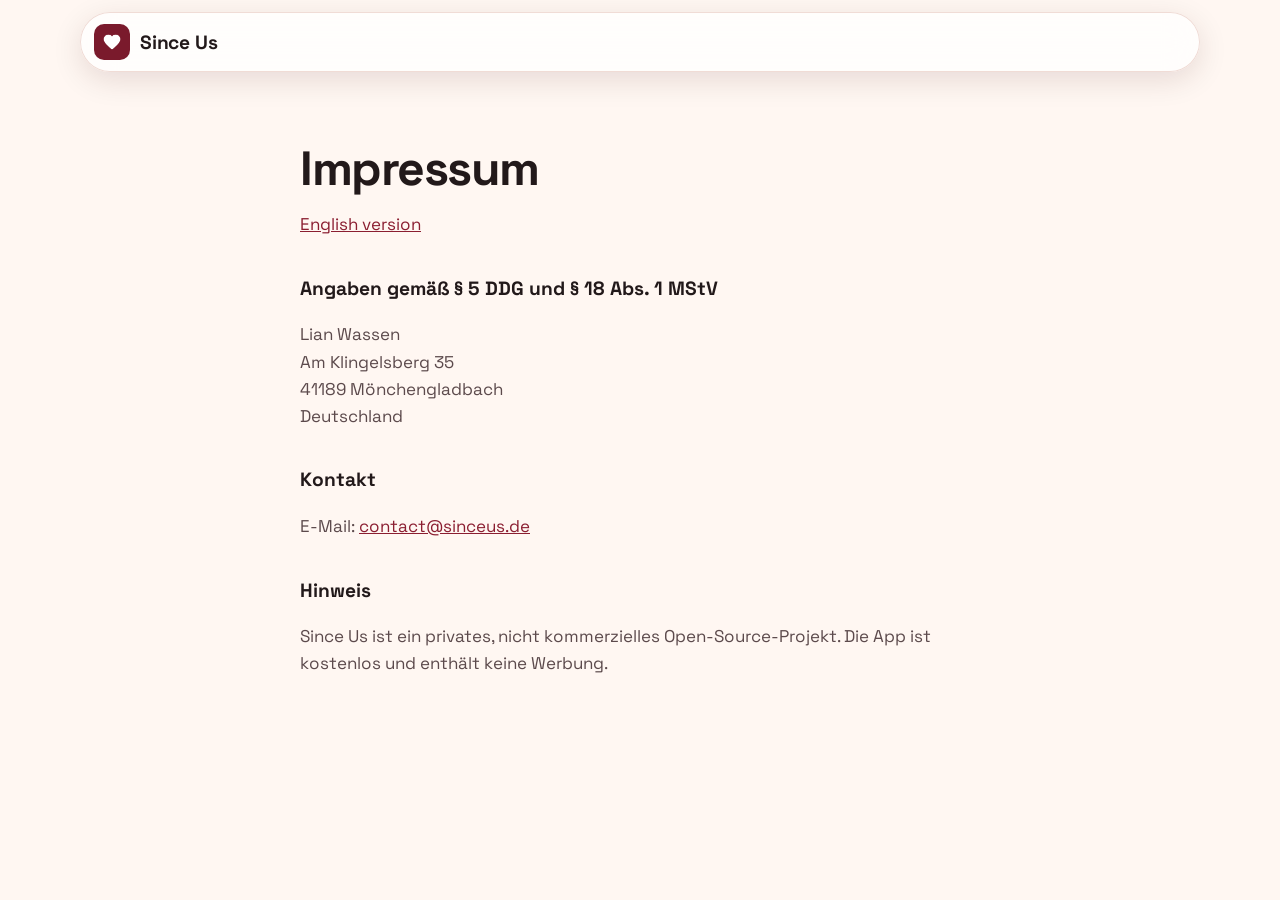
==== docs/impressum.html @ 58e44a3f "Website: moderneres, lebendigeres Design Heller, warmer Hero mit weichen Farbflächen, feinem Raster," ====
<!doctype html>
<html lang="de">
<head>
<meta charset="utf-8">
<script>if(location.hostname.endsWith("github.io"))location.replace("https://sinceus.de/"+location.pathname.replace(/^\/sinceus\/?/,"")+location.search+location.hash)</script>
<meta name="viewport" content="width=device-width, initial-scale=1">
<title>Impressum · Since Us</title>
<meta name="description" content="Impressum · Since Us">
<meta name="theme-color" content="#3a0712">
<meta property="og:title" content="Impressum · Since Us">
<meta property="og:description" content="Impressum · Since Us">
<meta property="og:url" content="https://sinceus.de/impressum.html">
<meta property="og:type" content="website">
<meta property="og:image" content="https://sinceus.de/img/og-de.jpg">
<link rel="canonical" href="https://sinceus.de/impressum.html">
<link rel="alternate" hreflang="en" href="https://sinceus.de/legal-notice.html">
<link rel="alternate" hreflang="de" href="https://sinceus.de/impressum.html">
<link rel="alternate" hreflang="x-default" href="https://sinceus.de/legal-notice.html">
<link rel="icon" href="img/icon.png">
<link rel="stylesheet" href="style.css">
</head>
<body class="doc-page">
<header class="nav">
  <div class="wrap"><a class="brand" href="index-de.html"><img src="img/icon.png" alt="">Since Us</a></div>
</header>
<div class="doc-top"></div>
<main class="doc">
<h1>Impressum</h1>
<p><a href="legal-notice.html">English version</a></p>

<h2>Angaben gemäß § 5 DDG und § 18 Abs. 1 MStV</h2>
<p>Lian Wassen<br>
Am Klingelsberg 35<br>
41189 Mönchengladbach<br>
Deutschland</p>

<h2>Kontakt</h2>
<p>E-Mail: <a href="mailto:contact@sinceus.de">contact@sinceus.de</a></p>

<h2>Hinweis</h2>
<p>Since Us ist ein privates, nicht kommerzielles Open-Source-Projekt. Die App ist kostenlos und enthält keine Werbung.</p>
</main>
</body>
</html>
---- docs/style.css ----
@font-face {
  font-family: "Space Grotesk";
  src: url("fonts/SpaceGrotesk.woff2") format("woff2");
  font-weight: 300 700;
  font-display: swap;
}
:root {
  --bg: #fff7f2;
  --surface: #ffffff;
  --surface-2: #fdeee8;
  --fg: #22191a;
  --muted: #5c4a4c;
  --line: #f0dcd6;
  --accent: #8b1e31;
  --accent-2: #d64c63;
  --accent-soft: #ffd9dc;
  --on-accent: #ffffff;
  --hero-1: #3a0712;
  --hero-2: #8b1e31;
  --hero-3: #d64c63;
  /* Warme Kachelfarben */
  --rose: #ffd6dd;
  --peach: #ffdcc7;
  --butter: #ffeab0;
  --lilac: #eadcff;
  --sage: #dcefd9;
  --sky: #d8e8ff;
  --blob-1: #ff9fb0;
  --blob-2: #ffc59e;
  --blob-3: #e7b5ff;
  --radius: 28px;
  --serif: "Space Grotesk", system-ui, -apple-system, "Segoe UI", Roboto, sans-serif;
  --sans: "Space Grotesk", system-ui, -apple-system, "Segoe UI", Roboto, sans-serif;
  --rainbow: linear-gradient(90deg, #e40303, #ff8c00, #ffed00, #008026, #004dff, #750787);
}
@media (prefers-color-scheme: dark) {
  :root {
    --bg: #150d0e;
    --surface: #221718;
    --surface-2: #2c1e20;
    --fg: #f3e3e4;
    --muted: #cdb6b8;
    --line: #3a2a2c;
    --accent: #ffb2b9;
    --accent-2: #ff8597;
    --accent-soft: #5d2a33;
    --on-accent: #3a0712;
    --rose: #3d2126;
    --peach: #3d2a21;
    --butter: #3a3220;
    --lilac: #2f2540;
    --sage: #22322a;
    --sky: #212c3d;
    --blob-1: #8b1e31;
    --blob-2: #7a3b1e;
    --blob-3: #57257a;
  }
}
* { box-sizing: border-box; }
html { scroll-behavior: smooth; }
body { margin: 0; background: var(--bg); color: var(--fg); font: 17px/1.6 var(--sans); -webkit-font-smoothing: antialiased; overflow-x: hidden; }
a { color: var(--accent); }
img { max-width: 100%; display: block; }
svg { fill: currentColor; }
.wrap { max-width: 1160px; margin: 0 auto; padding: 0 20px; }

/* Navigation: schwebende Leiste mit Glas-Effekt */
.nav { position: fixed; inset: 12px 0 auto; z-index: 20; pointer-events: none; }
.nav .wrap { pointer-events: auto; display: flex; align-items: center; gap: 12px; height: 60px; padding: 0 10px 0 14px;
  max-width: 1120px; border-radius: 999px; transition: background .3s ease, box-shadow .3s ease; }
.nav.scrolled .wrap, .doc-page .nav .wrap { background: color-mix(in srgb, var(--surface) 78%, transparent);
  backdrop-filter: blur(16px) saturate(1.4); -webkit-backdrop-filter: blur(16px) saturate(1.4);
  box-shadow: 0 8px 30px rgba(60, 10, 20, .12), inset 0 0 0 1px var(--line); }
.brand { display: flex; align-items: center; gap: 10px; color: var(--fg); text-decoration: none; font: 700 1.2rem var(--serif); letter-spacing: -.01em; }
.brand img { width: 36px; height: 36px; border-radius: 10px; }
.nav-links { margin-left: auto; display: flex; gap: 6px; align-items: center; }
.nav-links a { color: var(--fg); text-decoration: none; font-size: .95rem; font-weight: 500; padding: 8px 14px; border-radius: 999px; transition: background .2s ease; }
.nav-links a:hover { background: var(--accent-soft); }
.nav-links .lang { background: var(--fg); color: var(--bg); }
.nav-links .lang:hover { background: var(--accent); color: var(--on-accent); }

/* Hero */
.hero { position: relative; overflow: hidden; padding: 140px 0 96px; isolation: isolate; }
.blobs { position: absolute; inset: 0; z-index: -1; pointer-events: none; }
.blobs span { position: absolute; border-radius: 50%; filter: blur(70px); opacity: .75; animation: drift 18s ease-in-out infinite alternate; }
.blobs .b1 { width: 520px; height: 520px; background: var(--blob-1); top: -120px; right: -80px; }
.blobs .b2 { width: 440px; height: 440px; background: var(--blob-2); bottom: -160px; left: -120px; animation-duration: 22s; }
.blobs .b3 { width: 360px; height: 360px; background: var(--blob-3); top: 30%; left: 38%; animation-duration: 26s; opacity: .5; }
@keyframes drift {
  0% { transform: translate(0, 0) scale(1); }
  50% { transform: translate(40px, 30px) scale(1.08); }
  100% { transform: translate(-30px, 50px) scale(.95); }
}
.hero .wrap { display: grid; grid-template-columns: 1fr 1fr; gap: 40px; align-items: center; }
.eyebrow { display: inline-flex; flex-wrap: wrap; gap: 8px; margin: 0 0 22px; padding: 0; list-style: none; }
.eyebrow li { font-size: .85rem; font-weight: 600; padding: 6px 14px; border-radius: 999px;
  background: color-mix(in srgb, var(--surface) 70%, transparent); box-shadow: inset 0 0 0 1px var(--line); }
.hero h1 { font: 700 clamp(2.9rem, 7vw, 5.4rem)/.98 var(--serif); margin: 0 0 22px; letter-spacing: -.035em; }
.hero h1 em { font-style: normal; background: linear-gradient(100deg, var(--accent), var(--accent-2) 60%, #ff8a5c);
  -webkit-background-clip: text; background-clip: text; color: transparent; }
.hero p.lead { font-size: 1.18rem; color: var(--muted); max-width: 520px; margin: 0 0 30px; }
.cta { display: flex; flex-wrap: wrap; gap: 12px; align-items: center; }
.btn { display: inline-flex; align-items: center; gap: 10px; padding: 15px 26px; border-radius: 999px; font-weight: 600; text-decoration: none;
  transition: transform .2s cubic-bezier(.3, 1.6, .5, 1), box-shadow .2s ease, background .2s ease; }
.btn svg { width: 20px; height: 20px; fill: currentColor; }
.btn-light, .btn-accent { background: var(--accent); color: var(--on-accent); box-shadow: 0 10px 26px color-mix(in srgb, var(--accent) 35%, transparent); }
.btn-ghost { color: var(--fg); background: color-mix(in srgb, var(--surface) 60%, transparent); box-shadow: inset 0 0 0 1.5px var(--fg); }
.btn:hover { transform: translateY(-3px) scale(1.03); }
.btn:active { transform: scale(.97); }
.soon { margin-top: 18px; font-size: .92rem; color: var(--muted); }

/* Handys mit schwebenden Karten */
.phones { position: relative; height: 580px; }
.phone { position: absolute; width: 250px; border-radius: 38px; padding: 8px; background: #0e0708;
  box-shadow: 0 40px 70px rgba(60, 10, 20, .35), inset 0 0 0 1px rgba(255, 255, 255, .08); }
.phone img { border-radius: 30px; }
.phones .phone { transition: transform .2s linear; }
.phone.p1 { left: 50%; top: 0; margin-left: -125px; z-index: 2; }
.phone.p2 { left: 0; top: 80px; rotate: -9deg; }
.phone.p3 { right: 0; top: 80px; rotate: 9deg; }
.chip { position: absolute; z-index: 3; display: flex; align-items: center; gap: 10px; padding: 10px 16px 10px 10px; border-radius: 20px;
  background: var(--surface); color: var(--fg); font-size: .9rem; line-height: 1.25; box-shadow: 0 18px 40px rgba(60, 10, 20, .2), inset 0 0 0 1px var(--line);
  animation: bob 6s ease-in-out infinite; }
.chip b { display: block; font-size: 1.05rem; }
.chip .dot { flex: none; width: 36px; height: 36px; border-radius: 12px; display: grid; place-items: center; background: var(--rose); color: var(--accent); }
.chip .dot svg { width: 20px; height: 20px; }
.chip.c1 { left: -8px; top: 24px; }
.chip.c2 { right: -16px; top: 300px; animation-delay: -2s; }
.chip.c2 .dot { background: var(--butter); }
.chip.c3 { left: 18px; bottom: 20px; animation-delay: -4s; }
.chip.c3 .dot { background: var(--lilac); }
@keyframes bob { 0%, 100% { transform: translateY(0); } 50% { transform: translateY(-10px); } }

/* Laufband */
.band { background: var(--hero-2); color: #fff; overflow: hidden; padding: 18px 0; rotate: -1.5deg; margin: -10px -2% 0; width: 104%; position: relative; z-index: 2;
  box-shadow: 0 16px 40px rgba(90, 10, 30, .25); }
.band-track { display: flex; width: max-content; animation: marquee 40s linear infinite; }
.band-track ul { display: flex; gap: 0; margin: 0; padding: 0; list-style: none; }
.band li { display: flex; align-items: center; gap: 22px; padding-right: 22px; font: 600 1.15rem var(--serif); white-space: nowrap; }
.band li::after { content: ""; width: 18px; height: 18px; flex: none; background: #ffb2b9;
  -webkit-mask: url("data:image/svg+xml,%3Csvg xmlns='http://www.w3.org/2000/svg' viewBox='0 0 24 24'%3E%3Cpath d='M12 21.35l-1.45-1.32C5.4 15.36 2 12.28 2 8.5 2 5.42 4.42 3 7.5 3c1.74 0 3.41.81 4.5 2.09C13.09 3.81 14.76 3 16.5 3 19.58 3 22 5.42 22 8.5c0 3.78-3.4 6.86-8.55 11.54L12 21.35z'/%3E%3C/svg%3E") center / contain no-repeat;
          mask: url("data:image/svg+xml,%3Csvg xmlns='http://www.w3.org/2000/svg' viewBox='0 0 24 24'%3E%3Cpath d='M12 21.35l-1.45-1.32C5.4 15.36 2 12.28 2 8.5 2 5.42 4.42 3 7.5 3c1.74 0 3.41.81 4.5 2.09C13.09 3.81 14.76 3 16.5 3 19.58 3 22 5.42 22 8.5c0 3.78-3.4 6.86-8.55 11.54L12 21.35z'/%3E%3C/svg%3E") center / contain no-repeat; }
@keyframes marquee { to { transform: translateX(-50%); } }

/* Abschnitte */
section { padding: 100px 0; }
.section-head { text-align: center; max-width: 680px; margin: 0 auto 52px; }
.section-head h2, .split h2 { font: 700 clamp(2.1rem, 4.6vw, 3.3rem)/1.04 var(--serif); margin: 0 0 14px; letter-spacing: -.03em; }
.section-head p { color: var(--muted); margin: 0; font-size: 1.15rem; }

.grid { display: grid; grid-template-columns: repeat(3, 1fr); gap: 18px; }
.card { background: var(--surface); border-radius: var(--radius); padding: 30px; box-shadow: inset 0 0 0 1px var(--line);
  transition: transform .35s cubic-bezier(.3, 1.4, .5, 1), box-shadow .35s ease; }
.grid .card:hover { transform: translateY(-6px) rotate(-.6deg); box-shadow: 0 24px 50px rgba(60, 10, 20, .12); }
.card .icon { width: 52px; height: 52px; border-radius: 16px; background: var(--surface); display: grid; place-items: center; margin-bottom: 20px;
  box-shadow: 0 6px 16px rgba(60, 10, 20, .08); transition: transform .35s cubic-bezier(.3, 1.6, .5, 1); }
.card:hover .icon { transform: rotate(-8deg) scale(1.08); }
.card .icon svg { width: 26px; height: 26px; fill: var(--accent); }
.card h3 { margin: 0 0 8px; font-size: 1.25rem; letter-spacing: -.01em; }
.card p { margin: 0; color: var(--muted); }

/* Bunte Kacheln */
.grid .card { box-shadow: none; }
.grid .card:nth-child(6n+1) { background: var(--rose); }
.grid .card:nth-child(6n+2) { background: var(--peach); }
.grid .card:nth-child(6n+3) { background: var(--lilac); }
.grid .card:nth-child(6n+4) { background: var(--butter); }
.grid .card:nth-child(6n+5) { background: var(--sage); }
.grid .card:nth-child(6n+6) { background: var(--sky); }
.grid .card p { color: color-mix(in srgb, var(--fg) 78%, transparent); }

/* Funktionen als Bento-Raster */
.grid.bento { grid-template-columns: repeat(4, 1fr); }
.bento .card:nth-child(1), .bento .card:nth-child(6) { grid-column: span 2; }
.bento .card:nth-child(1) h3, .bento .card:nth-child(6) h3 { font-size: 1.6rem; }
.bento .card:nth-child(1) { background: var(--hero-2); color: #fff; }
.bento .card:nth-child(1) p { color: rgba(255, 255, 255, .85); }
.bento .card:nth-child(1) .icon { background: rgba(255, 255, 255, .14); box-shadow: none; }
.bento .card:nth-child(1) .icon svg { fill: #fff; }

.split { display: grid; grid-template-columns: 1fr 1fr; gap: 64px; align-items: center; }
.split p { color: var(--muted); font-size: 1.12rem; }
.widget-demo { background: linear-gradient(160deg, #f6d6c9, #d9a3b0 55%, #8f5d7a); border-radius: 40px; padding: 56px 40px;
  transition: transform .5s cubic-bezier(.3, 1.4, .5, 1); }
.widget-demo:hover { transform: rotate(-1.5deg) scale(1.02); }
.widget-demo img { filter: drop-shadow(0 20px 20px rgba(60, 10, 20, .35)); }

.privacy { background: var(--surface-2); border-radius: 48px; margin: 0 12px; }
.tint { background: linear-gradient(180deg, var(--surface-2), transparent); }
.split.reverse > :first-child { order: 2; }
.solo-wrap { display: grid; place-items: center; position: relative; }
.solo-wrap::before { content: ""; position: absolute; width: 340px; height: 340px; border-radius: 50%; background: var(--blob-1); filter: blur(60px); opacity: .45; }
.phone.solo { position: relative; width: 280px; rotate: -3deg; transition: rotate .5s cubic-bezier(.3, 1.4, .5, 1); }
.phone.solo:hover { rotate: 0deg; }
.share-demo { display: grid; place-items: center; padding: 24px; }
.share-demo img { width: min(340px, 100%); border-radius: 28px; rotate: 3deg; transition: rotate .5s cubic-bezier(.3, 1.4, .5, 1);
  box-shadow: 0 30px 60px rgba(90, 10, 30, .35); }
.share-demo img:hover { rotate: -2deg; }
.checks { list-style: none; padding: 0; margin: 24px 0 0; display: grid; gap: 12px; }
.checks li { display: flex; gap: 12px; align-items: flex-start; }
.checks svg { flex: none; width: 24px; height: 24px; fill: var(--accent); margin-top: 2px; }
.lock-art { display: grid; place-items: center; }
.lock-art .circle { position: relative; width: 260px; height: 260px; border-radius: 50%; display: grid; place-items: center;
  background: radial-gradient(circle at 30% 30%, var(--hero-3), var(--hero-2) 60%, var(--hero-1)); box-shadow: 0 30px 60px rgba(90, 10, 30, .35); }
.lock-art .circle::before, .lock-art .circle::after { content: ""; position: absolute; inset: 0; border-radius: 50%; border: 2px solid var(--hero-3);
  animation: ripple 4s ease-out infinite; }
.lock-art .circle::after { animation-delay: -2s; }
@keyframes ripple { from { transform: scale(1); opacity: .6; } to { transform: scale(1.6); opacity: 0; } }
.lock-art svg { position: relative; width: 110px; height: 110px; fill: #fff; }

.stores { display: grid; grid-template-columns: repeat(3, 1fr); gap: 18px; }
.store { text-align: center; display: flex; flex-direction: column; align-items: center; }
.stores .card:hover { transform: translateY(-6px); box-shadow: 0 24px 50px rgba(60, 10, 20, .12), inset 0 0 0 1px var(--line); }
.store .icon { background: var(--accent-soft); box-shadow: none; }
.store .badge { display: inline-block; font-size: .8rem; font-weight: 600; padding: 4px 12px; border-radius: 999px; margin-bottom: 14px; background: var(--accent-soft); color: var(--accent); }
.store .badge.later { background: var(--butter); color: var(--fg); }
.store h3 { margin: 0 0 8px; font-size: 1.4rem; }
.store p { color: var(--muted); margin: 0 0 20px; flex: 1; }
.help-note { text-align: center; color: var(--muted); margin: 32px auto 0; max-width: 640px; }
.store .more { display: block; margin-top: 12px; font-size: .9rem; color: var(--muted); }
#download { position: relative; }

footer { margin-top: 40px; background: var(--hero-1); color: rgba(255, 255, 255, .78); padding: 48px 0 56px; font-size: .95rem; border-radius: 48px 48px 0 0; }
footer .wrap { display: flex; flex-wrap: wrap; gap: 12px 28px; justify-content: space-between; }
footer a { color: rgba(255, 255, 255, .78); }
footer a:hover { color: #fff; }
footer .links { display: flex; flex-wrap: wrap; gap: 18px; }

/* Textseiten (Datenschutz, Impressum) */
.doc-top { height: 96px; }
.doc { max-width: 720px; margin: 0 auto; padding: 48px 20px 72px; }
.doc h1 { font: 700 clamp(2.2rem, 5vw, 3rem)/1.05 var(--serif); margin: 0 0 8px; letter-spacing: -.03em; }
.doc h2 { font-size: 1.2rem; margin-top: 2.2rem; }
.doc p, .doc li { color: var(--muted); }

/* Für jede Liebe: das ganze Jahr ein dezenter Regenbogenstreifen */
section.love-all { padding-top: 0; }
#features { padding-bottom: 48px; }
.love-card { position: relative; overflow: hidden; margin: 0; text-align: center; padding: 56px 32px 48px; box-shadow: inset 0 0 0 1px var(--line); }
.love-card::before { content: ""; position: absolute; inset: 0 0 auto; height: 8px; background: var(--rainbow); }
.love-card h2 { font: 700 clamp(1.9rem, 4vw, 2.6rem)/1.1 var(--serif); margin: 0 0 14px; letter-spacing: -.02em; }
.love-card p { font-size: 1.1rem; max-width: 760px; margin: 0 auto; color: var(--muted); }
.love-card p + p { margin-top: 12px; }
.heart { display: inline-block; width: 1em; height: 1em; vertical-align: -.15em; fill: #ff5c77; }
.credit { white-space: nowrap; }

/* Im Juni (Pride Month) ein paar Regenbogenakzente */
.pride .hero::before { content: ""; position: absolute; inset: 0 0 auto; height: 6px; background: var(--rainbow); z-index: 3; }
.pride .hero h1 em { background: linear-gradient(90deg, #e40303, #ff8c00, #e6b800, #008026, #004dff, #750787);
  -webkit-background-clip: text; background-clip: text; color: transparent; }
.pride .band { background: var(--rainbow); }
.pride .heart { fill: url(#rainbow); }

/* Einblenden beim Scrollen (nur mit JavaScript, sonst sofort sichtbar) */
.js .reveal { opacity: 0; transform: translateY(36px); transition: opacity .8s ease, transform .8s cubic-bezier(.2, .8, .2, 1); }
.js .reveal.in { opacity: 1; transform: none; }
.js .grid .reveal:nth-child(2), .js .stores .reveal:nth-child(2) { transition-delay: .08s; }
.js .grid .reveal:nth-child(3), .js .stores .reveal:nth-child(3) { transition-delay: .16s; }
.js .grid .reveal:nth-child(4) { transition-delay: .08s; }
.js .grid .reveal:nth-child(5) { transition-delay: .16s; }
.js .grid .reveal:nth-child(6) { transition-delay: .24s; }

/* Weniger Bewegung, wenn das am Gerät so eingestellt ist */
@media (prefers-reduced-motion: reduce) {
  html { scroll-behavior: auto; }
  *, *::before, *::after { animation: none !important; transition: none !important; }
  .js .reveal { opacity: 1; transform: none; }
}

@media (max-width: 960px) {
  .hero { padding-top: 112px; padding-bottom: 72px; }
  .hero .wrap, .split { grid-template-columns: 1fr; gap: 40px; }
  .split.reverse > :first-child { order: 0; }
  .phone.solo { width: 230px; }
  .phones { height: 480px; max-width: 460px; width: 100%; margin: 0 auto; }
  .phone { width: 200px; border-radius: 32px; }
  .phone.p1 { margin-left: -100px; }
  .phone img { border-radius: 25px; }
  .chip.c2 { top: 250px; right: -6px; }
  .grid, .stores { grid-template-columns: 1fr 1fr; }
  .grid.bento { grid-template-columns: 1fr 1fr; }
  .nav-links a:not(.lang) { display: none; }
  .lock-art { order: -1; }
  .lock-art .circle { width: 180px; height: 180px; }
  .lock-art svg { width: 76px; height: 76px; }
}
@media (max-width: 640px) {
  .grid, .stores, .grid.bento { grid-template-columns: 1fr; }
  .bento .card:nth-child(1), .bento .card:nth-child(6) { grid-column: auto; }
  .phones { height: 380px; }
  .phone { width: 156px; border-radius: 26px; padding: 6px; }
  .phone.p1 { margin-left: -78px; }
  .phone img { border-radius: 21px; }
  .phone.p2 { left: -6px; top: 60px; }
  .phone.p3 { right: -6px; top: 60px; }
  .chip { font-size: .8rem; padding: 8px 12px 8px 8px; border-radius: 16px; }
  .chip b { font-size: .95rem; }
  .chip .dot { width: 30px; height: 30px; border-radius: 10px; }
  .chip.c1 { left: 0; top: 8px; }
  .chip.c2 { top: 200px; right: 0; }
  .chip.c3 { left: 4px; bottom: 0; }
  section { padding: 72px 0; }
  .privacy { margin: 0 6px; border-radius: 32px; }
  .band li { font-size: 1rem; }
  .card { padding: 26px; }
}

/* Feines Raster und Sticker-Herzen im Hero */
.hero::after { content: ""; position: absolute; inset: 0; z-index: -1; pointer-events: none;
  background-image: linear-gradient(var(--line) 1px, transparent 1px), linear-gradient(90deg, var(--line) 1px, transparent 1px);
  background-size: 44px 44px; opacity: .45;
  -webkit-mask-image: radial-gradient(ellipse 70% 60% at 50% 30%, #000 30%, transparent 75%);
          mask-image: radial-gradient(ellipse 70% 60% at 50% 30%, #000 30%, transparent 75%); }
.sticker { position: absolute; display: block; width: 64px; height: 64px; animation: bob 7s ease-in-out infinite; }
.sticker svg { width: 100%; height: 100%; fill: var(--accent-2); stroke: #fff; stroke-width: 2.2px; paint-order: stroke;
  filter: drop-shadow(0 8px 14px rgba(90, 10, 30, .25)); }
.sticker.s1 { top: 120px; left: 46%; rotate: -14deg; }
.sticker.s2 { bottom: 70px; left: 42%; width: 44px; height: 44px; rotate: 12deg; animation-delay: -3s; }
.sticker.s2 svg { fill: #ff9a6b; }
.sticker.s3 { top: 90px; right: 3%; width: 50px; height: 50px; rotate: 18deg; animation-delay: -5s; }
.sticker.s3 svg { fill: var(--accent); }

/* Großer, blasser Schriftzug am Ende der Seite */
footer { overflow: hidden; }
.wordmark { text-align: center; font: 700 clamp(4rem, 17vw, 15rem)/.8 var(--serif); letter-spacing: -.05em; margin: 48px 0 -0.12em;
  color: transparent; background: linear-gradient(180deg, rgba(255, 255, 255, .16), rgba(255, 255, 255, 0) 90%);
  -webkit-background-clip: text; background-clip: text; user-select: none; white-space: nowrap; }
footer { padding-bottom: 0; }

html, body { overflow-x: clip; }
@media (max-width: 960px) {
  .sticker.s1 { top: 92px; left: auto; right: 8%; }
  .sticker.s2 { display: none; }
  .sticker.s3 { top: auto; bottom: 40%; right: 2%; }
}
@media (max-width: 640px) { .sticker.s1 { display: none; } }
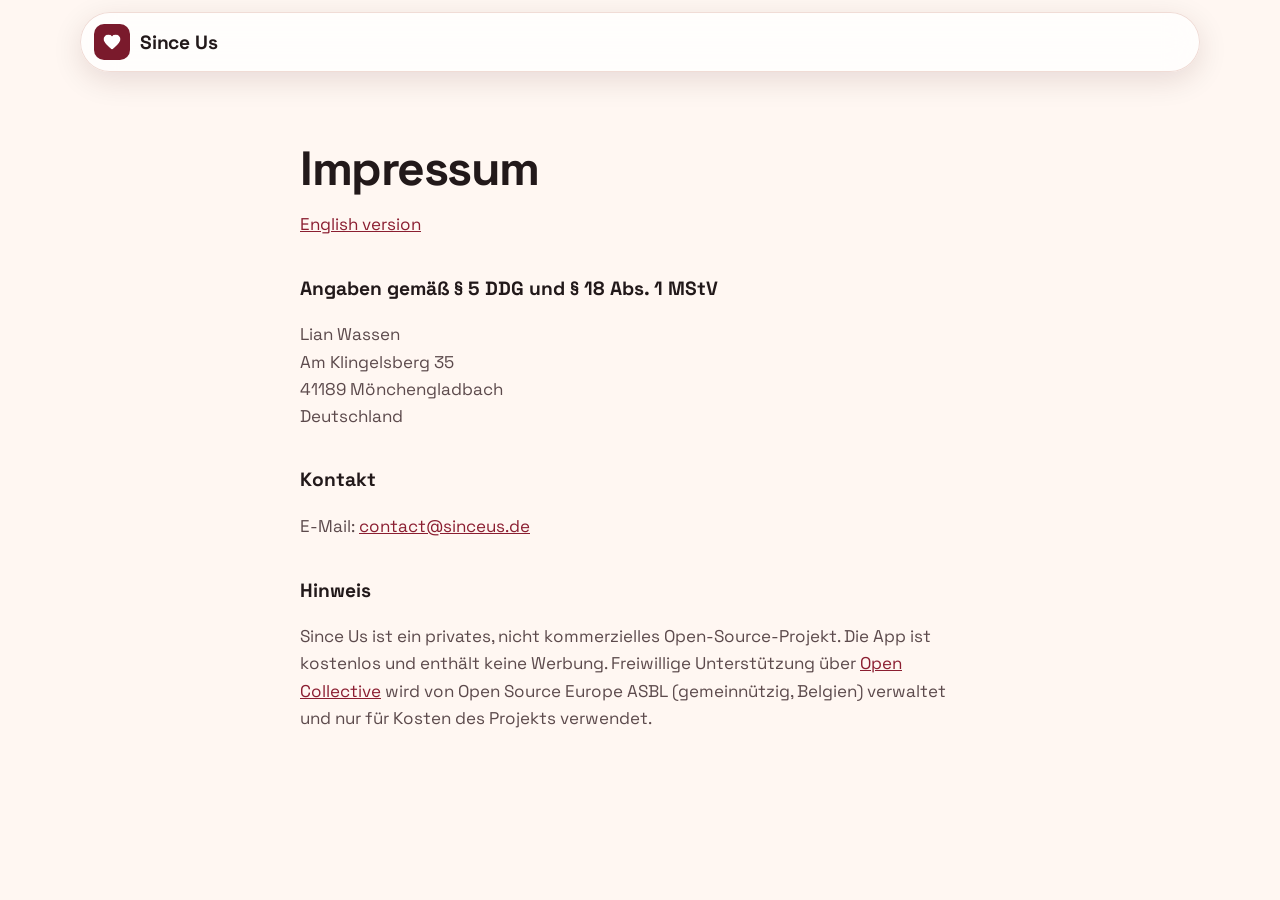
==== commit e4b06b5e: "Freiwillige Unterstützung über Open Collective SCOPE.md und README erklären, dass Unterstützung frei" ====
--- a/docs/impressum.html
+++ b/docs/impressum.html
@@ -6,7 +6,8 @@
 <meta name="viewport" content="width=device-width, initial-scale=1">
 <title>Impressum · Since Us</title>
 <meta name="description" content="Impressum · Since Us">
-<meta name="theme-color" content="#3a0712">
+<meta name="theme-color" content="#fff7f2" media="(prefers-color-scheme: light)">
+<meta name="theme-color" content="#150d0e" media="(prefers-color-scheme: dark)">
 <meta property="og:title" content="Impressum · Since Us">
 <meta property="og:description" content="Impressum · Since Us">
 <meta property="og:url" content="https://sinceus.de/impressum.html">
@@ -38,7 +39,7 @@
 <p>E-Mail: <a href="mailto:contact@sinceus.de">contact@sinceus.de</a></p>
 
 <h2>Hinweis</h2>
-<p>Since Us ist ein privates, nicht kommerzielles Open-Source-Projekt. Die App ist kostenlos und enthält keine Werbung.</p>
+<p>Since Us ist ein privates, nicht kommerzielles Open-Source-Projekt. Die App ist kostenlos und enthält keine Werbung. Freiwillige Unterstützung über <a href="https://opencollective.com/sinceus">Open Collective</a> wird von Open Source Europe ASBL (gemeinnützig, Belgien) verwaltet und nur für Kosten des Projekts verwendet.</p>
 </main>
 </body>
 </html>
--- a/docs/style.css
+++ b/docs/style.css
@@ -25,9 +25,6 @@
   --lilac: #eadcff;
   --sage: #dcefd9;
   --sky: #d8e8ff;
-  --blob-1: #ff9fb0;
-  --blob-2: #ffc59e;
-  --blob-3: #e7b5ff;
   --radius: 28px;
   --serif: "Space Grotesk", system-ui, -apple-system, "Segoe UI", Roboto, sans-serif;
   --sans: "Space Grotesk", system-ui, -apple-system, "Segoe UI", Roboto, sans-serif;
@@ -51,9 +48,6 @@
     --lilac: #2f2540;
     --sage: #22322a;
     --sky: #212c3d;
-    --blob-1: #8b1e31;
-    --blob-2: #7a3b1e;
-    --blob-3: #57257a;
   }
 }
 * { box-sizing: border-box; }
@@ -80,30 +74,20 @@
 .nav-links .lang:hover { background: var(--accent); color: var(--on-accent); }
 
 /* Hero */
-.hero { position: relative; overflow: hidden; padding: 140px 0 96px; isolation: isolate; }
-.blobs { position: absolute; inset: 0; z-index: -1; pointer-events: none; }
-.blobs span { position: absolute; border-radius: 50%; filter: blur(70px); opacity: .75; animation: drift 18s ease-in-out infinite alternate; }
-.blobs .b1 { width: 520px; height: 520px; background: var(--blob-1); top: -120px; right: -80px; }
-.blobs .b2 { width: 440px; height: 440px; background: var(--blob-2); bottom: -160px; left: -120px; animation-duration: 22s; }
-.blobs .b3 { width: 360px; height: 360px; background: var(--blob-3); top: 30%; left: 38%; animation-duration: 26s; opacity: .5; }
-@keyframes drift {
-  0% { transform: translate(0, 0) scale(1); }
-  50% { transform: translate(40px, 30px) scale(1.08); }
-  100% { transform: translate(-30px, 50px) scale(.95); }
-}
+.hero { position: relative; padding: 140px 0 96px; isolation: isolate; }
+.glow { position: absolute; z-index: -1; pointer-events: none; width: 560px; height: 560px; right: 6%; top: 18%; border-radius: 50%;
+  background: var(--accent-2); opacity: .16; filter: blur(110px); }
 .hero .wrap { display: grid; grid-template-columns: 1fr 1fr; gap: 40px; align-items: center; }
-.eyebrow { display: inline-flex; flex-wrap: wrap; gap: 8px; margin: 0 0 22px; padding: 0; list-style: none; }
-.eyebrow li { font-size: .85rem; font-weight: 600; padding: 6px 14px; border-radius: 999px;
-  background: color-mix(in srgb, var(--surface) 70%, transparent); box-shadow: inset 0 0 0 1px var(--line); }
 .hero h1 { font: 700 clamp(2.9rem, 7vw, 5.4rem)/.98 var(--serif); margin: 0 0 22px; letter-spacing: -.035em; }
-.hero h1 em { font-style: normal; background: linear-gradient(100deg, var(--accent), var(--accent-2) 60%, #ff8a5c);
-  -webkit-background-clip: text; background-clip: text; color: transparent; }
+.hero h1 em { font-style: normal; color: var(--accent); }
 .hero p.lead { font-size: 1.18rem; color: var(--muted); max-width: 520px; margin: 0 0 30px; }
 .cta { display: flex; flex-wrap: wrap; gap: 12px; align-items: center; }
 .btn { display: inline-flex; align-items: center; gap: 10px; padding: 15px 26px; border-radius: 999px; font-weight: 600; text-decoration: none;
   transition: transform .2s cubic-bezier(.3, 1.6, .5, 1), box-shadow .2s ease, background .2s ease; }
 .btn svg { width: 20px; height: 20px; fill: currentColor; }
-.btn-light, .btn-accent { background: var(--accent); color: var(--on-accent); box-shadow: 0 10px 26px color-mix(in srgb, var(--accent) 35%, transparent); }
+.btn-light, .btn-accent { background: var(--accent); color: var(--on-accent); }
+.store .btn-accent { background: var(--surface-2); color: var(--fg); box-shadow: inset 0 0 0 1px var(--line); }
+.store .btn-accent:hover { background: var(--accent); color: var(--on-accent); box-shadow: none; }
 .btn-ghost { color: var(--fg); background: color-mix(in srgb, var(--surface) 60%, transparent); box-shadow: inset 0 0 0 1.5px var(--fg); }
 .btn:hover { transform: translateY(-3px) scale(1.03); }
 .btn:active { transform: scale(.97); }
@@ -114,33 +98,19 @@
 .phone { position: absolute; width: 250px; border-radius: 38px; padding: 8px; background: #0e0708;
   box-shadow: 0 40px 70px rgba(60, 10, 20, .35), inset 0 0 0 1px rgba(255, 255, 255, .08); }
 .phone img { border-radius: 30px; }
-.phones .phone { transition: transform .2s linear; }
-.phone.p1 { left: 50%; top: 0; margin-left: -125px; z-index: 2; }
-.phone.p2 { left: 0; top: 80px; rotate: -9deg; }
-.phone.p3 { right: 0; top: 80px; rotate: 9deg; }
+.phone.p1 { right: 12%; top: 0; z-index: 2; }
+.phone.p2 { left: 4%; top: 70px; rotate: -8deg; }
 .chip { position: absolute; z-index: 3; display: flex; align-items: center; gap: 10px; padding: 10px 16px 10px 10px; border-radius: 20px;
   background: var(--surface); color: var(--fg); font-size: .9rem; line-height: 1.25; box-shadow: 0 18px 40px rgba(60, 10, 20, .2), inset 0 0 0 1px var(--line);
   animation: bob 6s ease-in-out infinite; }
 .chip b { display: block; font-size: 1.05rem; }
 .chip .dot { flex: none; width: 36px; height: 36px; border-radius: 12px; display: grid; place-items: center; background: var(--rose); color: var(--accent); }
 .chip .dot svg { width: 20px; height: 20px; }
-.chip.c1 { left: -8px; top: 24px; }
-.chip.c2 { right: -16px; top: 300px; animation-delay: -2s; }
+.chip.c1 { left: 0; top: 330px; }
+.chip.c2 { right: 0; top: 40px; animation-delay: -3s; }
 .chip.c2 .dot { background: var(--butter); }
-.chip.c3 { left: 18px; bottom: 20px; animation-delay: -4s; }
-.chip.c3 .dot { background: var(--lilac); }
 @keyframes bob { 0%, 100% { transform: translateY(0); } 50% { transform: translateY(-10px); } }
 
-/* Laufband */
-.band { background: var(--hero-2); color: #fff; overflow: hidden; padding: 18px 0; rotate: -1.5deg; margin: -10px -2% 0; width: 104%; position: relative; z-index: 2;
-  box-shadow: 0 16px 40px rgba(90, 10, 30, .25); }
-.band-track { display: flex; width: max-content; animation: marquee 40s linear infinite; }
-.band-track ul { display: flex; gap: 0; margin: 0; padding: 0; list-style: none; }
-.band li { display: flex; align-items: center; gap: 22px; padding-right: 22px; font: 600 1.15rem var(--serif); white-space: nowrap; }
-.band li::after { content: ""; width: 18px; height: 18px; flex: none; background: #ffb2b9;
-  -webkit-mask: url("data:image/svg+xml,%3Csvg xmlns='http://www.w3.org/2000/svg' viewBox='0 0 24 24'%3E%3Cpath d='M12 21.35l-1.45-1.32C5.4 15.36 2 12.28 2 8.5 2 5.42 4.42 3 7.5 3c1.74 0 3.41.81 4.5 2.09C13.09 3.81 14.76 3 16.5 3 19.58 3 22 5.42 22 8.5c0 3.78-3.4 6.86-8.55 11.54L12 21.35z'/%3E%3C/svg%3E") center / contain no-repeat;
-          mask: url("data:image/svg+xml,%3Csvg xmlns='http://www.w3.org/2000/svg' viewBox='0 0 24 24'%3E%3Cpath d='M12 21.35l-1.45-1.32C5.4 15.36 2 12.28 2 8.5 2 5.42 4.42 3 7.5 3c1.74 0 3.41.81 4.5 2.09C13.09 3.81 14.76 3 16.5 3 19.58 3 22 5.42 22 8.5c0 3.78-3.4 6.86-8.55 11.54L12 21.35z'/%3E%3C/svg%3E") center / contain no-repeat; }
-@keyframes marquee { to { transform: translateX(-50%); } }
 
 /* Abschnitte */
 section { padding: 100px 0; }
@@ -189,7 +159,7 @@
 .tint { background: linear-gradient(180deg, var(--surface-2), transparent); }
 .split.reverse > :first-child { order: 2; }
 .solo-wrap { display: grid; place-items: center; position: relative; }
-.solo-wrap::before { content: ""; position: absolute; width: 340px; height: 340px; border-radius: 50%; background: var(--blob-1); filter: blur(60px); opacity: .45; }
+.solo-wrap::before { content: ""; position: absolute; width: 340px; height: 340px; border-radius: 50%; background: var(--accent-2); filter: blur(90px); opacity: .18; }
 .phone.solo { position: relative; width: 280px; rotate: -3deg; transition: rotate .5s cubic-bezier(.3, 1.4, .5, 1); }
 .phone.solo:hover { rotate: 0deg; }
 .share-demo { display: grid; place-items: center; padding: 24px; }
@@ -234,7 +204,8 @@
 .doc p, .doc li { color: var(--muted); }
 
 /* Für jede Liebe: das ganze Jahr ein dezenter Regenbogenstreifen */
-section.love-all { padding-top: 0; }
+section.love-all { padding-top: 40px; }
+.love-all .grid { margin-top: 18px; }
 #features { padding-bottom: 48px; }
 .love-card { position: relative; overflow: hidden; margin: 0; text-align: center; padding: 56px 32px 48px; box-shadow: inset 0 0 0 1px var(--line); }
 .love-card::before { content: ""; position: absolute; inset: 0 0 auto; height: 8px; background: var(--rainbow); }
@@ -248,7 +219,6 @@
 .pride .hero::before { content: ""; position: absolute; inset: 0 0 auto; height: 6px; background: var(--rainbow); z-index: 3; }
 .pride .hero h1 em { background: linear-gradient(90deg, #e40303, #ff8c00, #e6b800, #008026, #004dff, #750787);
   -webkit-background-clip: text; background-clip: text; color: transparent; }
-.pride .band { background: var(--rainbow); }
 .pride .heart { fill: url(#rainbow); }
 
 /* Einblenden beim Scrollen (nur mit JavaScript, sonst sofort sichtbar) */
@@ -274,9 +244,7 @@
   .phone.solo { width: 230px; }
   .phones { height: 480px; max-width: 460px; width: 100%; margin: 0 auto; }
   .phone { width: 200px; border-radius: 32px; }
-  .phone.p1 { margin-left: -100px; }
   .phone img { border-radius: 25px; }
-  .chip.c2 { top: 250px; right: -6px; }
   .grid, .stores { grid-template-columns: 1fr 1fr; }
   .grid.bento { grid-template-columns: 1fr 1fr; }
   .nav-links a:not(.lang) { display: none; }
@@ -289,36 +257,24 @@
   .bento .card:nth-child(1), .bento .card:nth-child(6) { grid-column: auto; }
   .phones { height: 380px; }
   .phone { width: 156px; border-radius: 26px; padding: 6px; }
-  .phone.p1 { margin-left: -78px; }
   .phone img { border-radius: 21px; }
   .phone.p2 { left: -6px; top: 60px; }
-  .phone.p3 { right: -6px; top: 60px; }
   .chip { font-size: .8rem; padding: 8px 12px 8px 8px; border-radius: 16px; }
   .chip b { font-size: .95rem; }
   .chip .dot { width: 30px; height: 30px; border-radius: 10px; }
-  .chip.c1 { left: 0; top: 8px; }
-  .chip.c2 { top: 200px; right: 0; }
-  .chip.c3 { left: 4px; bottom: 0; }
+  .chip.c1 { left: 0; top: 260px; }
+  .chip.c2 { top: 16px; right: 0; }
   section { padding: 72px 0; }
   .privacy { margin: 0 6px; border-radius: 32px; }
-  .band li { font-size: 1rem; }
   .card { padding: 26px; }
 }
 
-/* Feines Raster und Sticker-Herzen im Hero */
+/* Feines Raster im Hero */
 .hero::after { content: ""; position: absolute; inset: 0; z-index: -1; pointer-events: none;
   background-image: linear-gradient(var(--line) 1px, transparent 1px), linear-gradient(90deg, var(--line) 1px, transparent 1px);
   background-size: 44px 44px; opacity: .45;
   -webkit-mask-image: radial-gradient(ellipse 70% 60% at 50% 30%, #000 30%, transparent 75%);
           mask-image: radial-gradient(ellipse 70% 60% at 50% 30%, #000 30%, transparent 75%); }
-.sticker { position: absolute; display: block; width: 64px; height: 64px; animation: bob 7s ease-in-out infinite; }
-.sticker svg { width: 100%; height: 100%; fill: var(--accent-2); stroke: #fff; stroke-width: 2.2px; paint-order: stroke;
-  filter: drop-shadow(0 8px 14px rgba(90, 10, 30, .25)); }
-.sticker.s1 { top: 120px; left: 46%; rotate: -14deg; }
-.sticker.s2 { bottom: 70px; left: 42%; width: 44px; height: 44px; rotate: 12deg; animation-delay: -3s; }
-.sticker.s2 svg { fill: #ff9a6b; }
-.sticker.s3 { top: 90px; right: 3%; width: 50px; height: 50px; rotate: 18deg; animation-delay: -5s; }
-.sticker.s3 svg { fill: var(--accent); }
 
 /* Großer, blasser Schriftzug am Ende der Seite */
 footer { overflow: hidden; }
@@ -329,8 +285,84 @@
 
 html, body { overflow-x: clip; }
 @media (max-width: 960px) {
-  .sticker.s1 { top: 92px; left: auto; right: 8%; }
-  .sticker.s2 { display: none; }
-  .sticker.s3 { top: auto; bottom: 40%; right: 2%; }
-}
-@media (max-width: 640px) { .sticker.s1 { display: none; } }
+      }
+
+/* Dunkelmodus: Kacheln in sanften Farbtönen, keine Verläufe */
+@media (prefers-color-scheme: dark) {
+  .grid .card { box-shadow: none; }
+  .grid .card p { color: var(--muted); }
+  .grid .card:nth-child(6n+1) { background: color-mix(in srgb, #ff8597 13%, var(--surface)); }
+  .grid .card:nth-child(6n+1) .icon { background: color-mix(in srgb, #ff8597 26%, var(--surface)); }
+  .grid .card:nth-child(6n+1) .icon svg { fill: #ff8597; }
+  .grid .card:nth-child(6n+2) { background: color-mix(in srgb, #ffa36b 13%, var(--surface)); }
+  .grid .card:nth-child(6n+2) .icon { background: color-mix(in srgb, #ffa36b 26%, var(--surface)); }
+  .grid .card:nth-child(6n+2) .icon svg { fill: #ffa36b; }
+  .grid .card:nth-child(6n+3) { background: color-mix(in srgb, #b48cff 13%, var(--surface)); }
+  .grid .card:nth-child(6n+3) .icon { background: color-mix(in srgb, #b48cff 26%, var(--surface)); }
+  .grid .card:nth-child(6n+3) .icon svg { fill: #b48cff; }
+  .grid .card:nth-child(6n+4) { background: color-mix(in srgb, #ffd25a 13%, var(--surface)); }
+  .grid .card:nth-child(6n+4) .icon { background: color-mix(in srgb, #ffd25a 26%, var(--surface)); }
+  .grid .card:nth-child(6n+4) .icon svg { fill: #ffd25a; }
+  .grid .card:nth-child(6n+5) { background: color-mix(in srgb, #7fd69a 13%, var(--surface)); }
+  .grid .card:nth-child(6n+5) .icon { background: color-mix(in srgb, #7fd69a 26%, var(--surface)); }
+  .grid .card:nth-child(6n+5) .icon svg { fill: #7fd69a; }
+  .grid .card:nth-child(6n+6) { background: color-mix(in srgb, #7fb2ff 13%, var(--surface)); }
+  .grid .card:nth-child(6n+6) .icon { background: color-mix(in srgb, #7fb2ff 26%, var(--surface)); }
+  .grid .card:nth-child(6n+6) .icon svg { fill: #7fb2ff; }
+  .card .icon { box-shadow: none; }
+  .bento .card:nth-child(1) { background: #5a1422; box-shadow: none; }
+  .bento .card:nth-child(1) .icon { background: rgba(255, 255, 255, .1); }
+  .bento .card:nth-child(1) .icon svg { fill: #fff; }
+  .grid .card:hover { box-shadow: 0 24px 50px rgba(0, 0, 0, .4); }
+  .widget-demo { background: var(--surface-2); box-shadow: inset 0 0 0 1px var(--line); }
+  .tint { background: transparent; }
+  .privacy { background: var(--surface); box-shadow: inset 0 0 0 1px var(--line); }
+  .lock-art .circle { background: var(--hero-2); }
+  footer { background: #0e0809; box-shadow: inset 0 1px 0 var(--line); }
+  .chip { background: var(--surface-2); }
+  .nav.scrolled .wrap { box-shadow: 0 8px 30px rgba(0, 0, 0, .4), inset 0 0 0 1px var(--line); }
+}
+
+/* Mitmachen: ruhige Liste wie in den App-Einstellungen */
+.involve { display: grid; grid-template-columns: 1fr 1.3fr; gap: 24px 56px; align-items: center; padding: 44px; border-radius: 36px;
+  background: var(--surface); box-shadow: inset 0 0 0 1px var(--line); }
+.involve-text h2 { font: 700 clamp(1.9rem, 4vw, 2.6rem)/1.05 var(--serif); letter-spacing: -.03em; margin: 0 0 10px; }
+.involve-text p { margin: 0; color: var(--muted); font-size: 1.1rem; }
+.involve-links { list-style: none; margin: 0; padding: 0; display: grid; gap: 8px; }
+.involve-links a { display: flex; align-items: center; gap: 16px; padding: 14px 16px; border-radius: 20px; text-decoration: none; color: var(--fg);
+  background: var(--surface-2); transition: background .2s ease, transform .2s ease; }
+.involve-links a:hover { background: var(--accent-soft); transform: translateX(4px); }
+.involve-links .icon { flex: none; width: 44px; height: 44px; border-radius: 14px; display: grid; place-items: center; background: var(--surface); }
+.involve-links .icon svg { width: 22px; height: 22px; fill: var(--accent); }
+.involve-links .txt { flex: 1; display: grid; }
+.involve-links b { font-size: 1.05rem; }
+.involve-links small { color: var(--muted); font-size: .9rem; }
+.involve-links .arrow { flex: none; width: 22px; height: 22px; fill: var(--muted); }
+.involve-note { grid-column: 1 / -1; margin: 8px 0 0; color: var(--muted); font-size: .92rem; }
+#help { padding-bottom: 0; }
+@media (max-width: 960px) { .involve { grid-template-columns: 1fr; padding: 28px 20px; } }
+
+/* Menü auf dem Handy */
+.menu-btn { display: none; margin-left: auto; width: 44px; height: 44px; border: 0; border-radius: 999px; background: var(--surface-2); color: var(--fg); cursor: pointer; place-items: center; }
+.menu-btn svg { width: 24px; height: 24px; }
+@media (max-width: 960px) {
+  .js .menu-btn { display: grid; }
+  .js .nav-links .lang { display: none; }
+  .js .nav-links { position: absolute; top: 68px; left: 20px; right: 20px; flex-direction: column; align-items: stretch; gap: 4px; padding: 10px;
+    border-radius: 24px; background: var(--surface); box-shadow: 0 20px 50px rgba(0, 0, 0, .35), inset 0 0 0 1px var(--line);
+    opacity: 0; visibility: hidden; transform: translateY(-8px); transition: opacity .2s ease, transform .2s ease, visibility .2s; }
+  .js .nav.open .nav-links { opacity: 1; visibility: visible; transform: none; }
+  .js .nav-links a, .js .nav-links a:not(.lang) { display: block; padding: 12px 16px; font-size: 1.05rem; }
+  .js .nav.open .nav-links .lang { display: block; text-align: center; margin-top: 6px; }
+  .js .nav.open .wrap { background: color-mix(in srgb, var(--surface) 78%, transparent); backdrop-filter: blur(16px); -webkit-backdrop-filter: blur(16px); }
+}
+
+/* Vier Karten unter Für jede Liebe */
+.grid.four { grid-template-columns: repeat(4, 1fr); }
+@media (max-width: 960px) { .grid.four { grid-template-columns: 1fr 1fr; } }
+@media (max-width: 640px) { .grid.four { grid-template-columns: 1fr; } }
+
+/* Offizielles F-Droid-Abzeichen */
+.fdroid-badge { display: inline-block; border-radius: 10px; transition: transform .2s ease; }
+.fdroid-badge:hover { transform: translateY(-2px); }
+.fdroid-badge img { width: 188px; height: auto; }
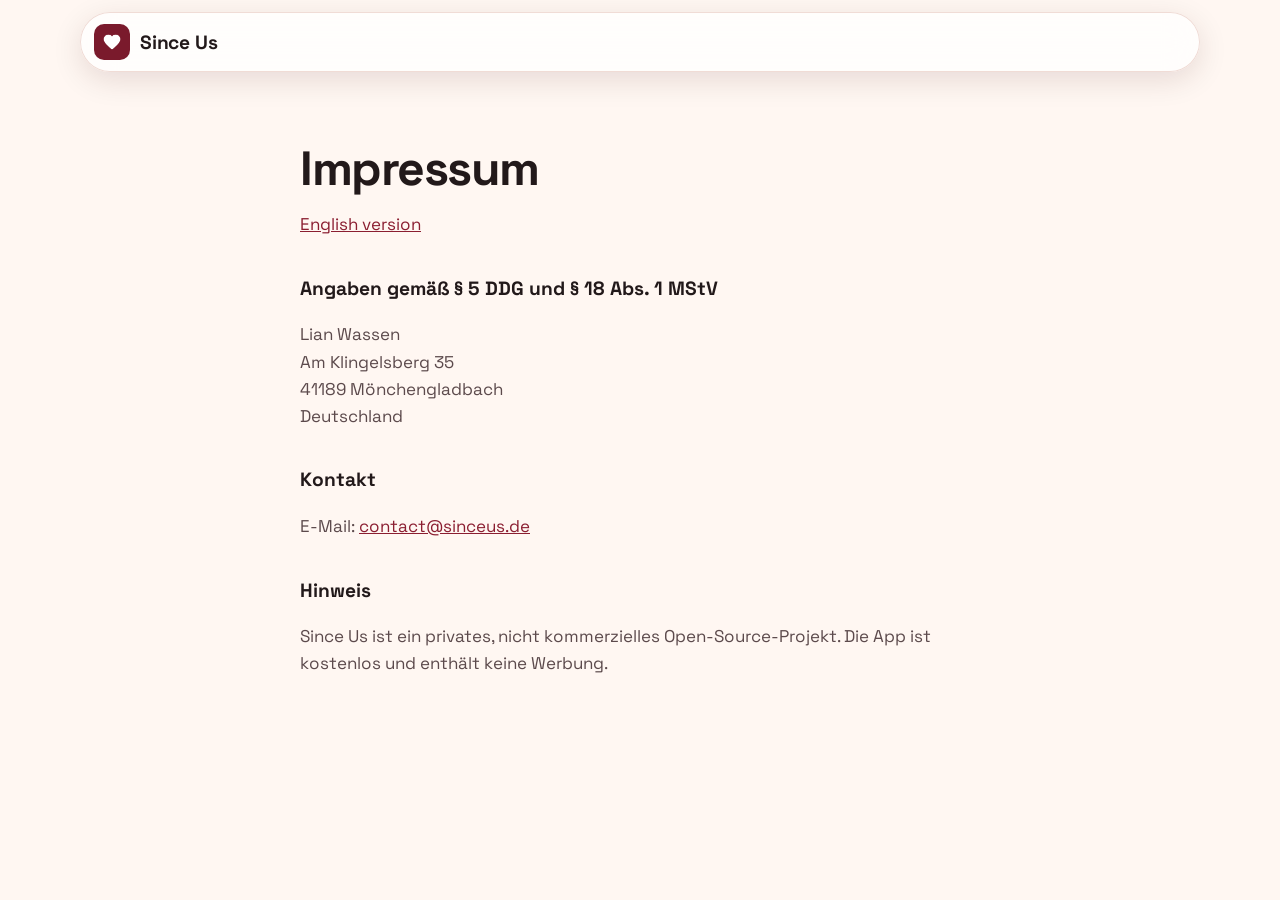
==== commit d099f21f: "Website: doppelter Menüpunkt, Tastaturbedienung, Bildgrößen, Fehlerseite, Server-Einstellungen - "Mi" ====
--- a/docs/impressum.html
+++ b/docs/impressum.html
@@ -21,11 +21,12 @@
 <link rel="stylesheet" href="style.css">
 </head>
 <body class="doc-page">
+<a class="skip" href="#main">Zum Inhalt springen</a>
 <header class="nav">
   <div class="wrap"><a class="brand" href="index-de.html"><img src="img/icon.png" alt="">Since Us</a></div>
 </header>
 <div class="doc-top"></div>
-<main class="doc">
+<main class="doc" id="main">
 <h1>Impressum</h1>
 <p><a href="legal-notice.html">English version</a></p>
 
@@ -39,7 +40,7 @@
 <p>E-Mail: <a href="mailto:contact@sinceus.de">contact@sinceus.de</a></p>
 
 <h2>Hinweis</h2>
-<p>Since Us ist ein privates, nicht kommerzielles Open-Source-Projekt. Die App ist kostenlos und enthält keine Werbung. Freiwillige Unterstützung über <a href="https://opencollective.com/sinceus">Open Collective</a> wird von Open Source Europe ASBL (gemeinnützig, Belgien) verwaltet und nur für Kosten des Projekts verwendet.</p>
+<p>Since Us ist ein privates, nicht kommerzielles Open-Source-Projekt. Die App ist kostenlos und enthält keine Werbung.</p>
 </main>
 </body>
 </html>
--- a/docs/style.css
+++ b/docs/style.css
@@ -54,7 +54,7 @@
 html { scroll-behavior: smooth; }
 body { margin: 0; background: var(--bg); color: var(--fg); font: 17px/1.6 var(--sans); -webkit-font-smoothing: antialiased; overflow-x: hidden; }
 a { color: var(--accent); }
-img { max-width: 100%; display: block; }
+img { max-width: 100%; height: auto; display: block; }
 svg { fill: currentColor; }
 .wrap { max-width: 1160px; margin: 0 auto; padding: 0 20px; }
 
@@ -366,3 +366,9 @@
 .fdroid-badge { display: inline-block; border-radius: 10px; transition: transform .2s ease; }
 .fdroid-badge:hover { transform: translateY(-2px); }
 .fdroid-badge img { width: 188px; height: auto; }
+
+/* Tastaturbedienung: sichtbarer Fokus und ein Link, der direkt zum Inhalt springt */
+a:focus-visible, button:focus-visible { outline: 3px solid var(--accent); outline-offset: 3px; }
+.skip { position: fixed; top: 12px; left: 12px; z-index: 40; padding: 10px 18px; border-radius: 999px;
+  background: var(--fg); color: var(--bg); font-weight: 600; text-decoration: none; transform: translateY(-200%); }
+.skip:focus { transform: none; }
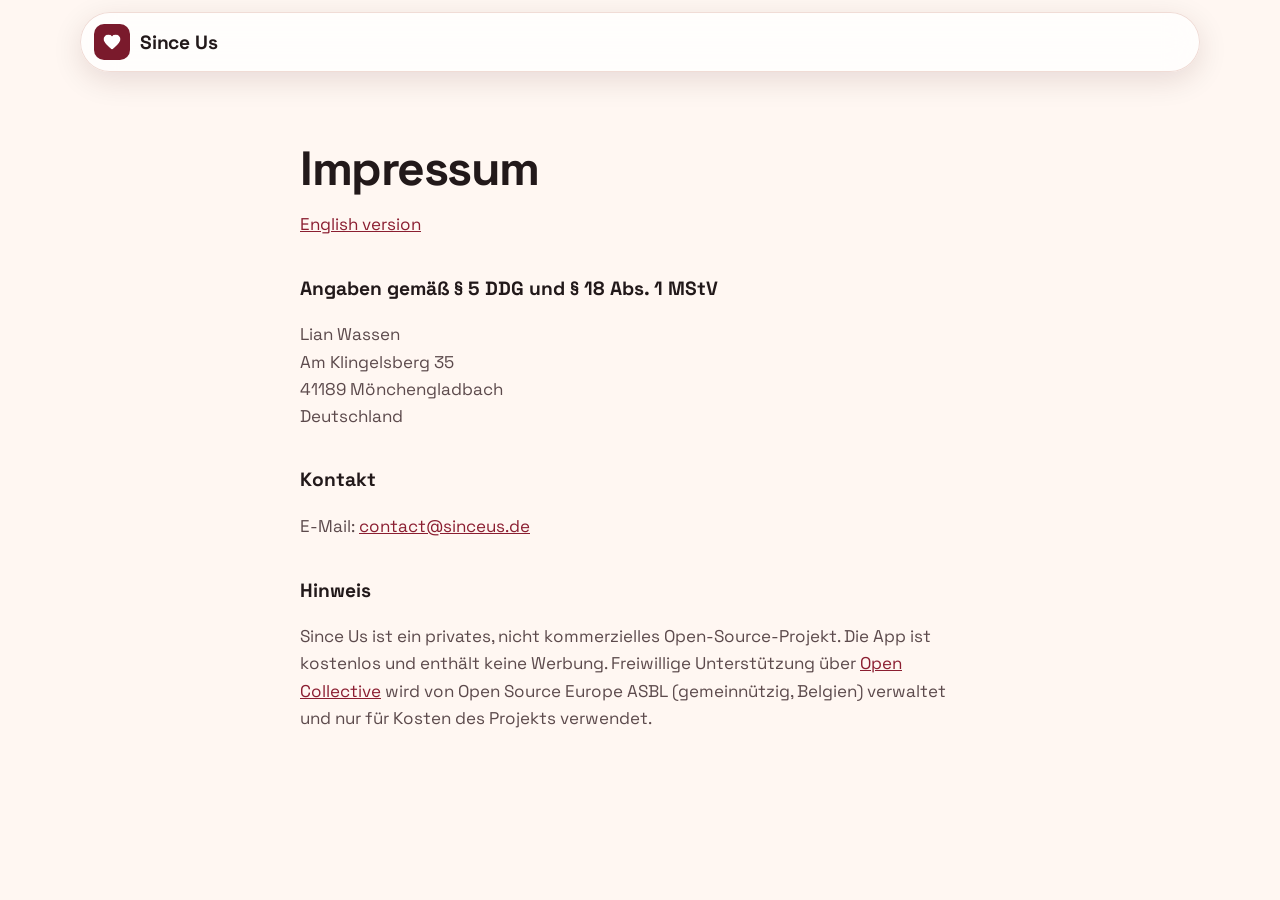
==== commit 41b39991: "main übernehmen Konflikte gelöst: SCOPE.md mit dem neuen Abgleich-Satz aus main und dem Open-Collect" ====
--- a/docs/impressum.html
+++ b/docs/impressum.html
@@ -40,7 +40,7 @@
 <p>E-Mail: <a href="mailto:contact@sinceus.de">contact@sinceus.de</a></p>
 
 <h2>Hinweis</h2>
-<p>Since Us ist ein privates, nicht kommerzielles Open-Source-Projekt. Die App ist kostenlos und enthält keine Werbung.</p>
+<p>Since Us ist ein privates, nicht kommerzielles Open-Source-Projekt. Die App ist kostenlos und enthält keine Werbung. Freiwillige Unterstützung über <a href="https://opencollective.com/sinceus">Open Collective</a> wird von Open Source Europe ASBL (gemeinnützig, Belgien) verwaltet und nur für Kosten des Projekts verwendet.</p>
 </main>
 </body>
 </html>
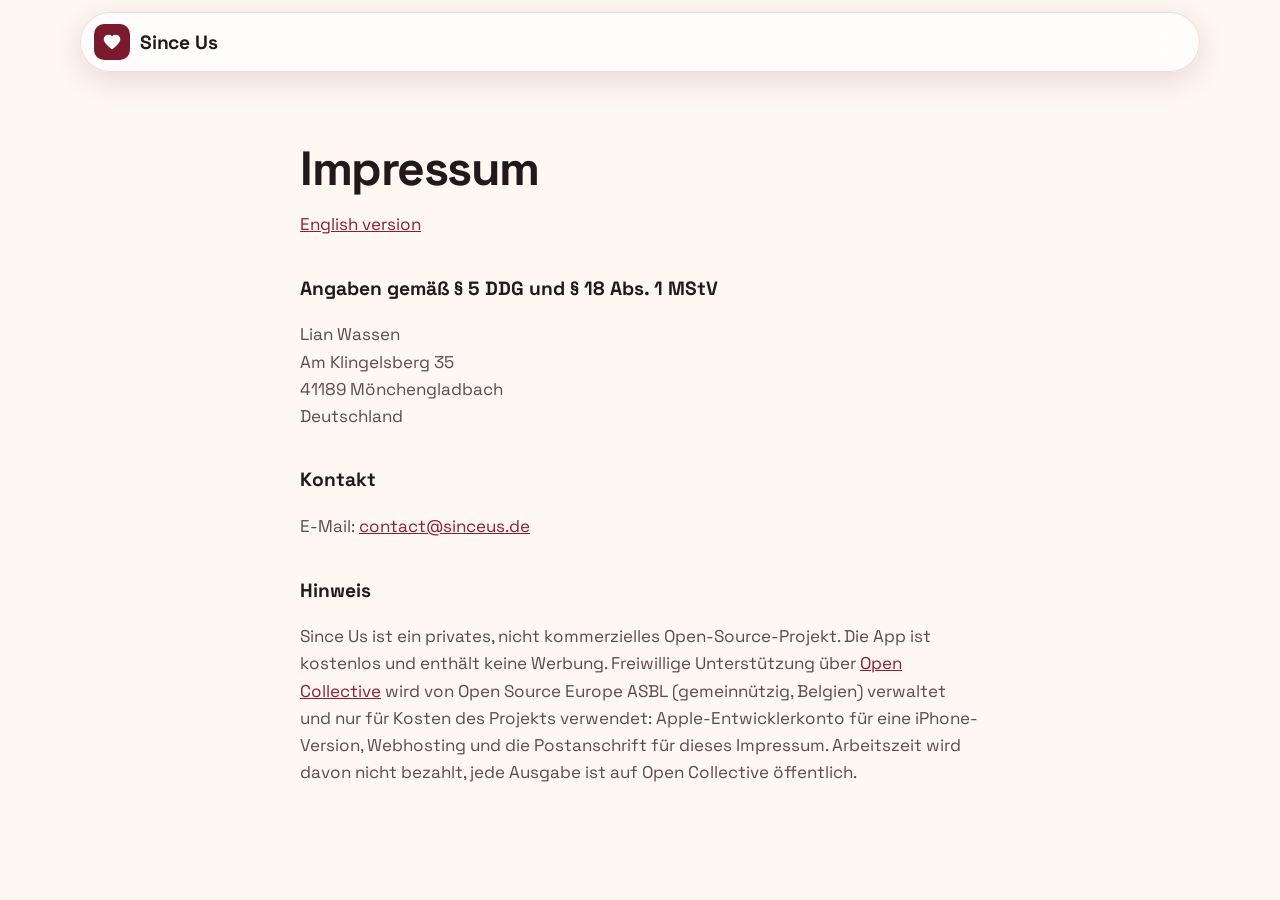
==== commit cf368ebd: "Unterstützen sichtbarer machen und genauer erklären - Neuigkeiten von Version 57 zeigen oben einmal " ====
--- a/docs/impressum.html
+++ b/docs/impressum.html
@@ -40,7 +40,7 @@
 <p>E-Mail: <a href="mailto:contact@sinceus.de">contact@sinceus.de</a></p>
 
 <h2>Hinweis</h2>
-<p>Since Us ist ein privates, nicht kommerzielles Open-Source-Projekt. Die App ist kostenlos und enthält keine Werbung. Freiwillige Unterstützung über <a href="https://opencollective.com/sinceus">Open Collective</a> wird von Open Source Europe ASBL (gemeinnützig, Belgien) verwaltet und nur für Kosten des Projekts verwendet.</p>
+<p>Since Us ist ein privates, nicht kommerzielles Open-Source-Projekt. Die App ist kostenlos und enthält keine Werbung. Freiwillige Unterstützung über <a href="https://opencollective.com/sinceus">Open Collective</a> wird von Open Source Europe ASBL (gemeinnützig, Belgien) verwaltet und nur für Kosten des Projekts verwendet: Apple-Entwicklerkonto für eine iPhone-Version, Webhosting und die Postanschrift für dieses Impressum. Arbeitszeit wird davon nicht bezahlt, jede Ausgabe ist auf Open Collective öffentlich.</p>
 </main>
 </body>
 </html>
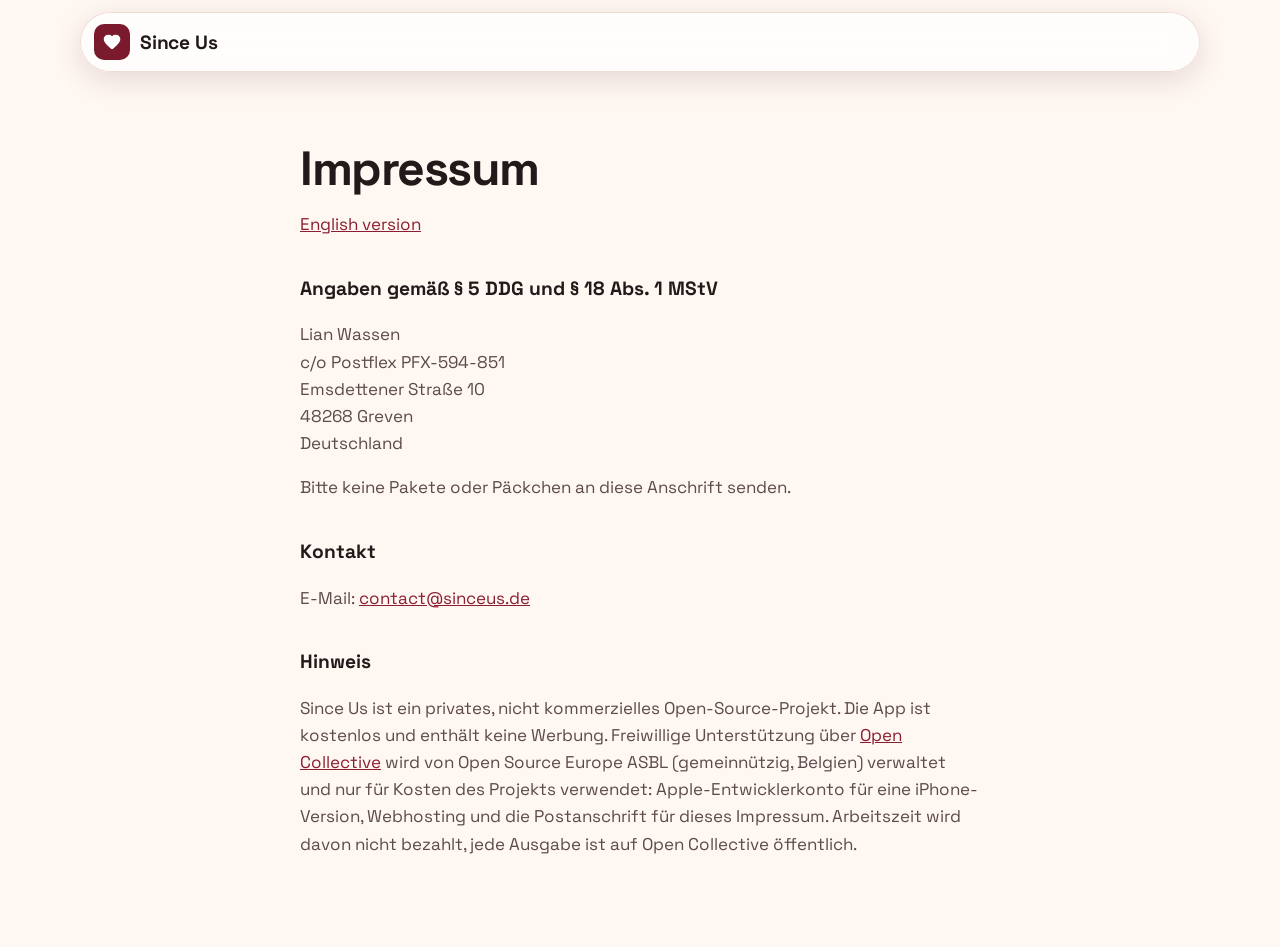
==== commit 1921ea0f: "Impressum: Postflex-Adresse statt Privatanschrift Die ladungsfähige Anschrift im Impressum und in de" ====
--- a/docs/impressum.html
+++ b/docs/impressum.html
@@ -32,9 +32,11 @@
 
 <h2>Angaben gemäß § 5 DDG und § 18 Abs. 1 MStV</h2>
 <p>Lian Wassen<br>
-Am Klingelsberg 35<br>
-41189 Mönchengladbach<br>
+c/o Postflex PFX-594-851<br>
+Emsdettener Straße 10<br>
+48268 Greven<br>
 Deutschland</p>
+<p>Bitte keine Pakete oder Päckchen an diese Anschrift senden.</p>
 
 <h2>Kontakt</h2>
 <p>E-Mail: <a href="mailto:contact@sinceus.de">contact@sinceus.de</a></p>
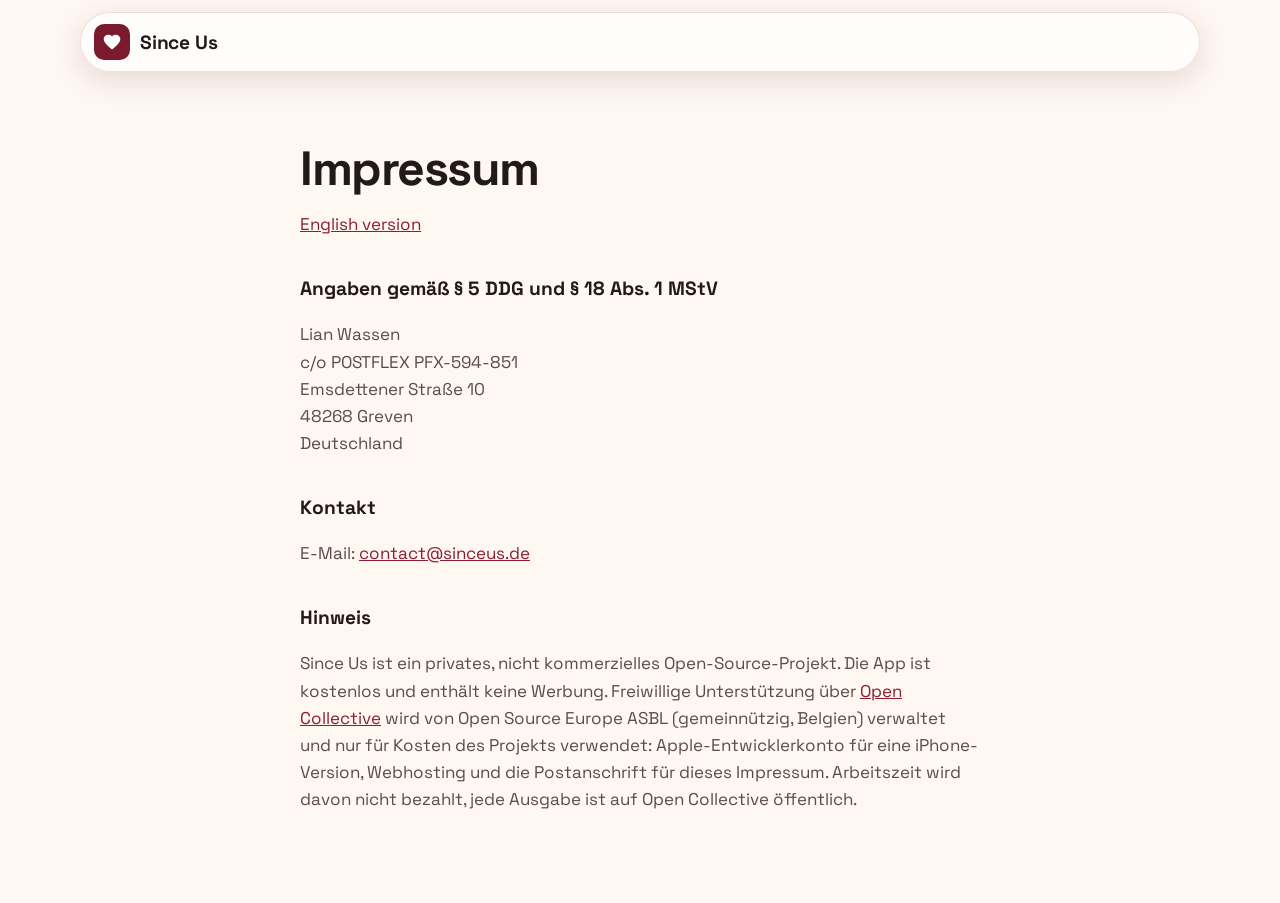
==== commit 6bb615eb: "Impressum und Datenschutz: neue Postanschrift über Postflex statt Wohnadresse" ====
--- a/docs/impressum.html
+++ b/docs/impressum.html
@@ -32,11 +32,10 @@
 
 <h2>Angaben gemäß § 5 DDG und § 18 Abs. 1 MStV</h2>
 <p>Lian Wassen<br>
-c/o Postflex PFX-594-851<br>
+c/o POSTFLEX PFX-594-851<br>
 Emsdettener Straße 10<br>
 48268 Greven<br>
 Deutschland</p>
-<p>Bitte keine Pakete oder Päckchen an diese Anschrift senden.</p>
 
 <h2>Kontakt</h2>
 <p>E-Mail: <a href="mailto:contact@sinceus.de">contact@sinceus.de</a></p>
